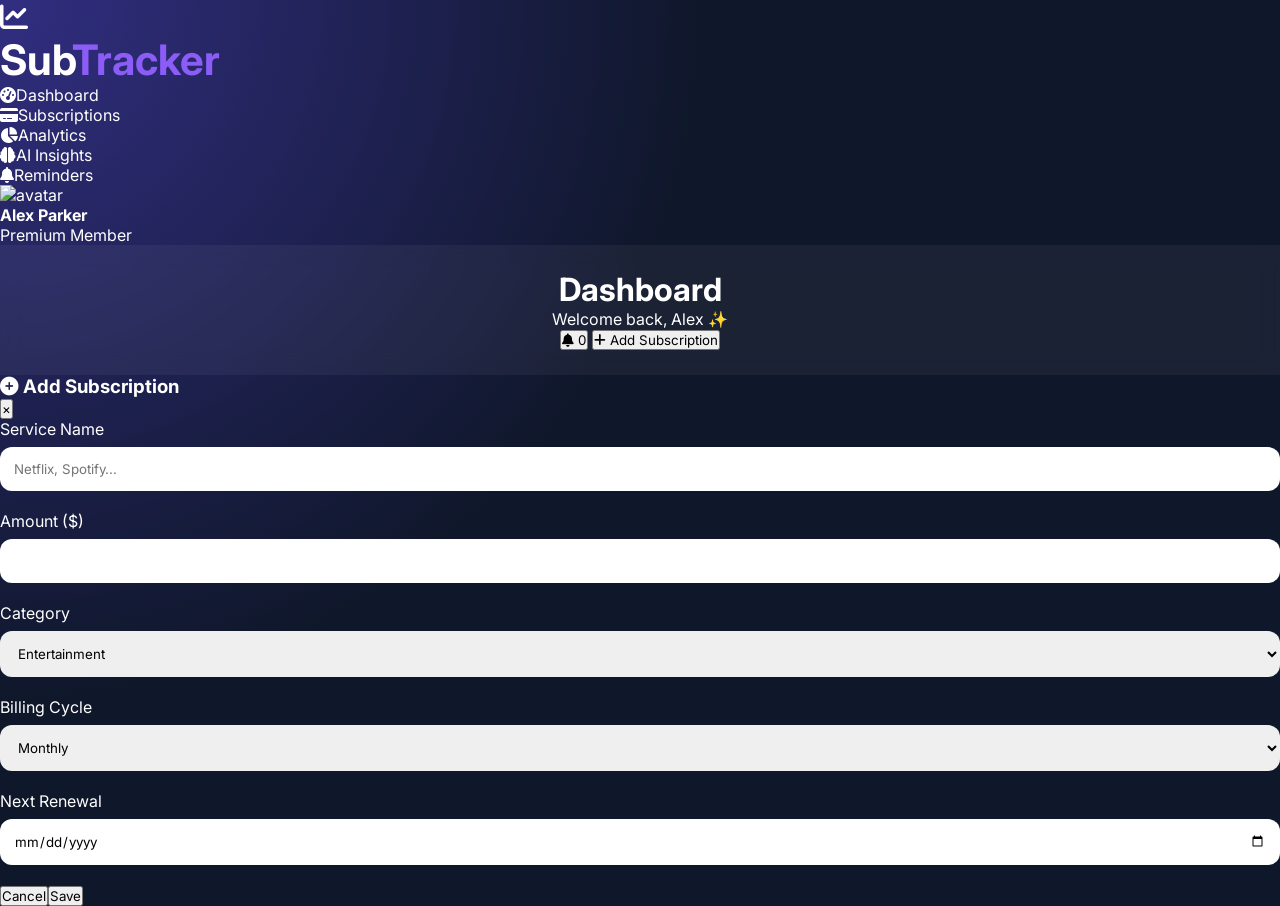
==== src/web/index.html @ 402c94a3 "Added backend code" ====
<!DOCTYPE html>
<html lang="en">
<head>
    <meta charset="UTF-8">
    <meta name="viewport" content="width=device-width, initial-scale=1.0, user-scalable=yes">
    <title>SubTrack Pro | Intelligent Subscription Manager</title>
    <link href="https://fonts.googleapis.com/css2?family=Inter:opsz,wght@14..32,300;400;500;600;700;800&display=swap" rel="stylesheet">
    <link rel="stylesheet" href="https://cdnjs.cloudflare.com/ajax/libs/font-awesome/6.0.0-beta3/css/all.min.css">
    <script src="https://cdn.jsdelivr.net/npm/chart.js@4.4.0/dist/chart.umd.min.js"></script>
    <link rel="stylesheet" href="styles.css">
</head>
<body>
<div class="bg-ambient"></div>
<div class="app">
    <!-- SIDEBAR: Vertical Navigation with Icons -->
    <aside class="sidebar">
        <div class="logo">
            <div class="logo-icon"><i class="fas fa-chart-line"></i></div>
            <h2>Sub<span>Tracker</span></h2>
        </div>
        <nav class="nav-menu">
            <div class="nav-item active" data-page="dashboard">
                <i class="fas fa-tachometer-alt"></i><span>Dashboard</span>
            </div>
            <div class="nav-item" data-page="subscriptions">
                <i class="fas fa-credit-card"></i><span>Subscriptions</span>
            </div>
            <div class="nav-item" data-page="analytics">
                <i class="fas fa-chart-pie"></i><span>Analytics</span>
            </div>
            <div class="nav-item" data-page="insights">
                <i class="fas fa-brain"></i><span>AI Insights</span>
            </div>
            <div class="nav-item" data-page="reminders">
                <i class="fas fa-bell"></i><span>Reminders</span>
            </div>
        </nav>
        <div class="sidebar-footer">
            <div class="user-card">
                <img src="https://ui-avatars.com/api/?background=3B82F6&color=fff&name=Alex+Parker" alt="avatar">
                <div class="user-info">
                    <h4>Alex Parker</h4>
                    <p>Premium Member</p>
                </div>
            </div>
        </div>
    </aside>

    <!-- MAIN CENTER CONTENT -->
    <main class="main-content">
        <header class="top-bar">
            <div class="greeting">
                <h1 id="pageTitle">Dashboard</h1>
                <p id="greetingMsg">Welcome back, Alex ✨</p>
            </div>
            <div class="header-actions">
                <button class="icon-btn" id="notificationBtn">
                    <i class="fas fa-bell"></i>
                    <span class="badge" id="reminderBadge">0</span>
                </button>
                <button class="btn-primary" id="addSubBtn"><i class="fas fa-plus"></i> Add Subscription</button>
            </div>
        </header>
        <div id="pageContainer" class="page-container">
            <!-- Dashboard content loads here dynamically -->
        </div>
    </main>
</div>

<!-- MODAL -->
<div id="subscriptionModal" class="modal">
    <div class="modal-content">
        <div class="modal-header">
            <h3 id="modalTitle"><i class="fas fa-plus-circle"></i> Add Subscription</h3>
            <button class="close-modal">&times;</button>
        </div>
        <form id="subscriptionForm">
            <div class="form-group"><label>Service Name</label><input type="text" id="subName" placeholder="Netflix, Spotify..." required></div>
            <div class="form-row">
                <div class="form-group"><label>Amount ($)</label><input type="number" step="0.01" id="subAmount" required></div>
                <div class="form-group"><label>Category</label><select id="subCategory"><option>Entertainment</option><option>Software</option><option>Music</option><option>Cloud</option><option>Productivity</option></select></div>
            </div>
            <div class="form-row">
                <div class="form-group"><label>Billing Cycle</label><select id="subCycle"><option>Monthly</option><option>Yearly</option><option>Quarterly</option></select></div>
                <div class="form-group"><label>Next Renewal</label><input type="date" id="subRenewal" required></div>
            </div>
            <div class="modal-buttons"><button type="button" class="btn-secondary close-modal-btn">Cancel</button><button type="submit" class="btn-primary">Save</button></div>
        </form>
    </div>
</div>
<div id="toastMsg" class="toast-message"></div>

<script src="script.js"></script>
</body>
</html>
---- src/web/styles.css ----
*{
    margin:0;
    padding:0;
    box-sizing:border-box;
    font-family:'Inter',sans-serif;
}

body{
    background:
            radial-gradient(circle at top left,#312e81,#0f172a 45%),
            radial-gradient(circle at bottom right,#7c3aed,#111827 40%);
    min-height:100vh;
    color:white;
}

header{
    width:100%;
    padding:25px 40px;
    text-align:center;
    backdrop-filter:blur(10px);
    background:rgba(255,255,255,0.05);
}

.logo{
    font-size:28px;
    font-weight:700;
}

.logo span{
    color:#8b5cf6;
}

.container{
    width:90%;
    max-width:800px;
    margin:40px auto;
}

.card{
    background:rgba(255,255,255,0.08);
    border-radius:20px;
    padding:30px;
}

.form-title{
    text-align:center;
    margin-bottom:25px;
}

.form-group{
    margin-bottom:20px;
}

.form-group label{
    display:block;
    margin-bottom:8px;
}

input,
select{
    width:100%;
    padding:14px;
    border:none;
    border-radius:12px;
}

.submit-btn{
    width:100%;
    padding:14px;
    border:none;
    border-radius:12px;
    background:#8b5cf6;
    color:white;
    font-size:16px;
    cursor:pointer;
}
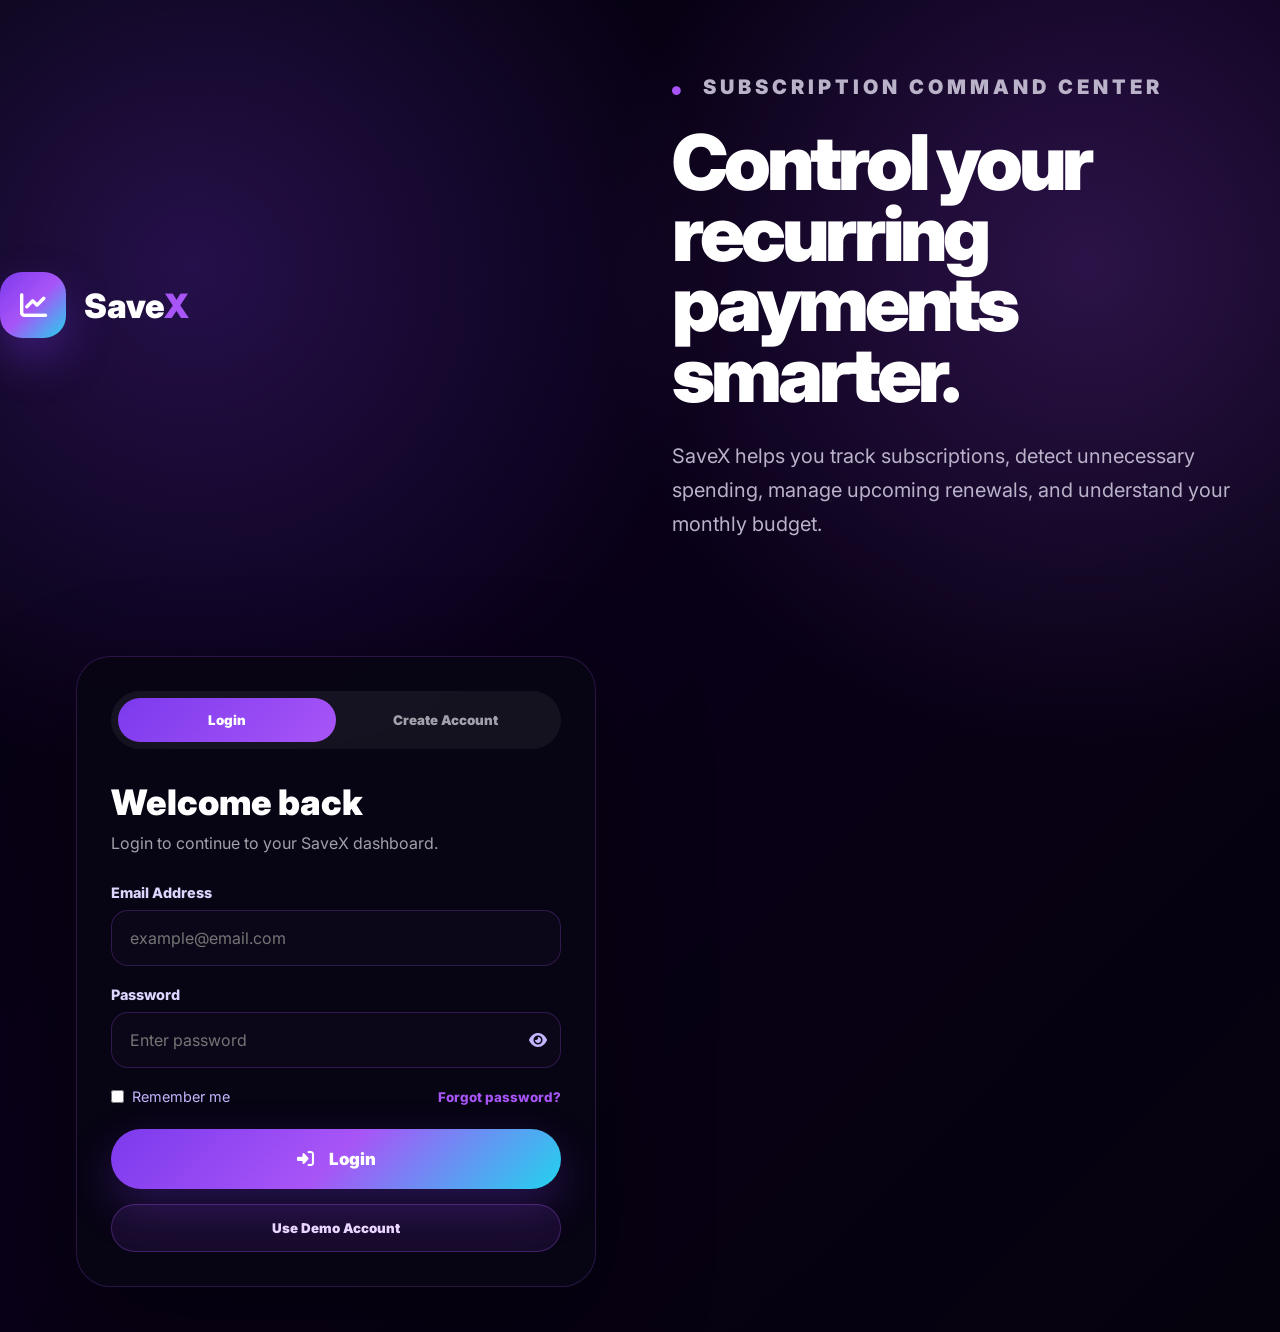
==== commit 188ae827: "Added backend code" ====
--- a/src/web/index.html
+++ b/src/web/index.html
@@ -2,94 +2,308 @@
 <html lang="en">
 <head>
     <meta charset="UTF-8">
-    <meta name="viewport" content="width=device-width, initial-scale=1.0, user-scalable=yes">
-    <title>SubTrack Pro | Intelligent Subscription Manager</title>
-    <link href="https://fonts.googleapis.com/css2?family=Inter:opsz,wght@14..32,300;400;500;600;700;800&display=swap" rel="stylesheet">
-    <link rel="stylesheet" href="https://cdnjs.cloudflare.com/ajax/libs/font-awesome/6.0.0-beta3/css/all.min.css">
-    <script src="https://cdn.jsdelivr.net/npm/chart.js@4.4.0/dist/chart.umd.min.js"></script>
+    <meta name="viewport" content="width=device-width, initial-scale=1.0">
+    <title>SaveX | Login</title>
+
+    <link href="https://fonts.googleapis.com/css2?family=Inter:wght@300;400;500;600;700;800;900&display=swap" rel="stylesheet">
+    <link rel="stylesheet" href="https://cdnjs.cloudflare.com/ajax/libs/font-awesome/6.5.0/css/all.min.css">
+
     <link rel="stylesheet" href="styles.css">
 </head>
 <body>
-<div class="bg-ambient"></div>
-<div class="app">
-    <!-- SIDEBAR: Vertical Navigation with Icons -->
-    <aside class="sidebar">
-        <div class="logo">
-            <div class="logo-icon"><i class="fas fa-chart-line"></i></div>
-            <h2>Sub<span>Tracker</span></h2>
+
+<div class="login-page">
+    <nav class="auth-brand">
+        <div class="brand-icon">
+            <i class="fa-solid fa-chart-line"></i>
         </div>
-        <nav class="nav-menu">
-            <div class="nav-item active" data-page="dashboard">
-                <i class="fas fa-tachometer-alt"></i><span>Dashboard</span>
+        <h2>Save<span>X</span></h2>
+    </nav>
+
+    <div class="auth-hero">
+
+        <p class="hero-tag">
+            <i class="fa-solid fa-circle"></i>
+            Subscription command center
+        </p>
+
+        <h1>Control your recurring payments smarter.</h1>
+
+        <p>
+            SaveX helps you track subscriptions, detect unnecessary spending,
+            manage upcoming renewals, and understand your monthly budget.
+        </p>
+
+    </div>
+
+
+    <div class="login-right-panel">
+
+        <div class="auth-card">
+
+            <div class="auth-tabs">
+                <button type="button" class="auth-tab active" id="loginTab">Login</button>
+                <button type="button" class="auth-tab" id="signupTab">Create Account</button>
             </div>
-            <div class="nav-item" data-page="subscriptions">
-                <i class="fas fa-credit-card"></i><span>Subscriptions</span>
-            </div>
-            <div class="nav-item" data-page="analytics">
-                <i class="fas fa-chart-pie"></i><span>Analytics</span>
-            </div>
-            <div class="nav-item" data-page="insights">
-                <i class="fas fa-brain"></i><span>AI Insights</span>
-            </div>
-            <div class="nav-item" data-page="reminders">
-                <i class="fas fa-bell"></i><span>Reminders</span>
-            </div>
-        </nav>
-        <div class="sidebar-footer">
-            <div class="user-card">
-                <img src="https://ui-avatars.com/api/?background=3B82F6&color=fff&name=Alex+Parker" alt="avatar">
-                <div class="user-info">
-                    <h4>Alex Parker</h4>
-                    <p>Premium Member</p>
-                </div>
-            </div>
+
+            <form id="loginForm" class="auth-form active">
+
+                <h2>Welcome back</h2>
+                <p class="auth-subtitle">Login to continue to your SaveX dashboard.</p>
+
+                <div class="form-group">
+                    <label for="loginEmail">Email Address</label>
+                    <input type="email" id="loginEmail" placeholder="example@email.com" required>
+                </div>
+
+                <div class="form-group">
+                    <label for="loginPassword">Password</label>
+
+                    <div class="password-box">
+                        <input type="password" id="loginPassword" placeholder="Enter password" required>
+
+                        <button type="button" class="toggle-password" data-target="loginPassword">
+                            <i class="fa-solid fa-eye"></i>
+                        </button>
+                    </div>
+                </div>
+
+                <div class="auth-options">
+                    <label class="remember-box">
+                        <input type="checkbox" id="rememberMe">
+                        <span>Remember me</span>
+                    </label>
+
+                    <button type="button" class="text-btn" id="forgotBtn">
+                        Forgot password?
+                    </button>
+                </div>
+
+                <button type="submit" class="primary-btn full-btn">
+                    <i class="fa-solid fa-right-to-bracket"></i>
+                    Login
+                </button>
+
+                <button type="button" class="demo-login-btn" id="demoLoginBtn">
+                    Use Demo Account
+                </button>
+
+            </form>
+
+            <form id="signupForm" class="auth-form">
+
+                <h2>Create account</h2>
+                <p class="auth-subtitle">Create your SaveX account and start tracking subscriptions.</p>
+
+                <div class="form-group">
+                    <label for="signupName">Full Name</label>
+                    <input type="text" id="signupName" placeholder="Enter your full name" required>
+                </div>
+
+                <div class="form-group">
+                    <label for="signupEmail">Email Address</label>
+                    <input type="email" id="signupEmail" placeholder="example@email.com" required>
+                </div>
+
+                <div class="form-group">
+                    <label for="signupPassword">Password</label>
+
+                    <div class="password-box">
+                        <input type="password" id="signupPassword" placeholder="Create password" required>
+
+                        <button type="button" class="toggle-password" data-target="signupPassword">
+                            <i class="fa-solid fa-eye"></i>
+                        </button>
+                    </div>
+
+                    <small class="password-hint">Password must be at least 6 characters.</small>
+                </div>
+
+                <div class="form-group">
+                    <label for="confirmPassword">Confirm Password</label>
+
+                    <div class="password-box">
+                        <input type="password" id="confirmPassword" placeholder="Confirm password" required>
+
+                        <button type="button" class="toggle-password" data-target="confirmPassword">
+                            <i class="fa-solid fa-eye"></i>
+                        </button>
+                    </div>
+                </div>
+
+                <button type="submit" class="primary-btn full-btn">
+                    <i class="fa-solid fa-user-plus"></i>
+                    Create Account
+                </button>
+
+            </form>
+
         </div>
-    </aside>
-
-    <!-- MAIN CENTER CONTENT -->
-    <main class="main-content">
-        <header class="top-bar">
-            <div class="greeting">
-                <h1 id="pageTitle">Dashboard</h1>
-                <p id="greetingMsg">Welcome back, Alex ✨</p>
-            </div>
-            <div class="header-actions">
-                <button class="icon-btn" id="notificationBtn">
-                    <i class="fas fa-bell"></i>
-                    <span class="badge" id="reminderBadge">0</span>
-                </button>
-                <button class="btn-primary" id="addSubBtn"><i class="fas fa-plus"></i> Add Subscription</button>
-            </div>
-        </header>
-        <div id="pageContainer" class="page-container">
-            <!-- Dashboard content loads here dynamically -->
-        </div>
-    </main>
+
+    </div>
+
 </div>
 
-<!-- MODAL -->
-<div id="subscriptionModal" class="modal">
-    <div class="modal-content">
-        <div class="modal-header">
-            <h3 id="modalTitle"><i class="fas fa-plus-circle"></i> Add Subscription</h3>
-            <button class="close-modal">&times;</button>
-        </div>
-        <form id="subscriptionForm">
-            <div class="form-group"><label>Service Name</label><input type="text" id="subName" placeholder="Netflix, Spotify..." required></div>
-            <div class="form-row">
-                <div class="form-group"><label>Amount ($)</label><input type="number" step="0.01" id="subAmount" required></div>
-                <div class="form-group"><label>Category</label><select id="subCategory"><option>Entertainment</option><option>Software</option><option>Music</option><option>Cloud</option><option>Productivity</option></select></div>
-            </div>
-            <div class="form-row">
-                <div class="form-group"><label>Billing Cycle</label><select id="subCycle"><option>Monthly</option><option>Yearly</option><option>Quarterly</option></select></div>
-                <div class="form-group"><label>Next Renewal</label><input type="date" id="subRenewal" required></div>
-            </div>
-            <div class="modal-buttons"><button type="button" class="btn-secondary close-modal-btn">Cancel</button><button type="submit" class="btn-primary">Save</button></div>
-        </form>
-    </div>
-</div>
-<div id="toastMsg" class="toast-message"></div>
-
-<script src="script.js"></script>
+<div class="toast" id="authToast"></div>
+
+<script>
+    const loginTab = document.getElementById("loginTab");
+    const signupTab = document.getElementById("signupTab");
+    const loginForm = document.getElementById("loginForm");
+    const signupForm = document.getElementById("signupForm");
+    const authToast = document.getElementById("authToast");
+
+    function showAuthToast(message) {
+        authToast.textContent = message;
+        authToast.classList.add("show");
+
+        setTimeout(function () {
+            authToast.classList.remove("show");
+        }, 2500);
+    }
+
+    function showLogin() {
+        loginTab.classList.add("active");
+        signupTab.classList.remove("active");
+
+        loginForm.classList.add("active");
+        signupForm.classList.remove("active");
+    }
+
+    function showSignup() {
+        signupTab.classList.add("active");
+        loginTab.classList.remove("active");
+
+        signupForm.classList.add("active");
+        loginForm.classList.remove("active");
+    }
+
+    loginTab.addEventListener("click", showLogin);
+    signupTab.addEventListener("click", showSignup);
+
+    document.querySelectorAll(".toggle-password").forEach(function (button) {
+        button.addEventListener("click", function () {
+            const targetId = button.getAttribute("data-target");
+            const input = document.getElementById(targetId);
+            const icon = button.querySelector("i");
+
+            if (input.type === "password") {
+                input.type = "text";
+                icon.classList.remove("fa-eye");
+                icon.classList.add("fa-eye-slash");
+            } else {
+                input.type = "password";
+                icon.classList.remove("fa-eye-slash");
+                icon.classList.add("fa-eye");
+            }
+        });
+    });
+
+    signupForm.addEventListener("submit", function (event) {
+        event.preventDefault();
+
+        const name = document.getElementById("signupName").value.trim();
+        const email = document.getElementById("signupEmail").value.trim().toLowerCase();
+        const password = document.getElementById("signupPassword").value.trim();
+        const confirmPassword = document.getElementById("confirmPassword").value.trim();
+
+        if (name === "" || email === "" || password === "" || confirmPassword === "") {
+            showAuthToast("Please fill all fields.");
+            return;
+        }
+
+        if (password.length < 6) {
+            showAuthToast("Password must be at least 6 characters.");
+            return;
+        }
+
+        if (password !== confirmPassword) {
+            showAuthToast("Passwords do not match.");
+            return;
+        }
+
+        const user = {
+            name: name,
+            email: email,
+            password: password
+        };
+
+        localStorage.setItem("savex_user_account", JSON.stringify(user));
+        localStorage.setItem("subtracker_user_name", name);
+        localStorage.setItem("subtracker_user_email", email);
+        localStorage.setItem("savex_logged_in", "true");
+
+        showAuthToast("Account created successfully.");
+
+        setTimeout(function () {
+            window.location.href = "dashboard.html";
+        }, 800);
+    });
+
+    loginForm.addEventListener("submit", function (event) {
+        event.preventDefault();
+
+        const email = document.getElementById("loginEmail").value.trim().toLowerCase();
+        const password = document.getElementById("loginPassword").value.trim();
+        const rememberMe = document.getElementById("rememberMe").checked;
+
+        const savedUser = JSON.parse(localStorage.getItem("savex_user_account"));
+
+        if (!savedUser) {
+            showAuthToast("No account found. Please create an account first.");
+            return;
+        }
+
+        if (email !== savedUser.email || password !== savedUser.password) {
+            showAuthToast("Invalid email or password.");
+            return;
+        }
+
+        localStorage.setItem("subtracker_user_name", savedUser.name);
+        localStorage.setItem("subtracker_user_email", savedUser.email);
+        localStorage.setItem("savex_logged_in", "true");
+
+        if (rememberMe) {
+            localStorage.setItem("savex_remember_email", email);
+        } else {
+            localStorage.removeItem("savex_remember_email");
+        }
+
+        showAuthToast("Login successful.");
+
+        setTimeout(function () {
+            window.location.href = "dashboard.html";
+        }, 700);
+    });
+
+    document.getElementById("demoLoginBtn").addEventListener("click", function () {
+        const demoUser = {
+            name: "Huda Faisal",
+            email: "demo@savex.com",
+            password: "123456"
+        };
+
+        localStorage.setItem("savex_user_account", JSON.stringify(demoUser));
+        localStorage.setItem("subtracker_user_name", demoUser.name);
+        localStorage.setItem("subtracker_user_email", demoUser.email);
+        localStorage.setItem("savex_logged_in", "true");
+
+        window.location.href = "dashboard.html";
+    });
+
+    document.getElementById("forgotBtn").addEventListener("click", function () {
+        showAuthToast("Demo project: create a new account if you forgot password.");
+    });
+
+    window.addEventListener("load", function () {
+        const rememberedEmail = localStorage.getItem("savex_remember_email");
+
+        if (rememberedEmail) {
+            document.getElementById("loginEmail").value = rememberedEmail;
+            document.getElementById("rememberMe").checked = true;
+        }
+    });
+</script>
+
 </body>
 </html>
--- a/src/web/styles.css
+++ b/src/web/styles.css
@@ -1,76 +1,1101 @@
-*{
-    margin:0;
-    padding:0;
-    box-sizing:border-box;
-    font-family:'Inter',sans-serif;
-}
-
-body{
+* {
+    margin: 0;
+    padding: 0;
+    box-sizing: border-box;
+}
+
+body {
+    font-family: "Inter", sans-serif;
+    background: #05020d;
+    color: #ffffff;
+    overflow-x: hidden;
+}
+
+button,
+input,
+select {
+    font-family: inherit;
+}
+
+button {
+    cursor: pointer;
+}
+
+/* ================= LOGIN PAGE ================= */
+
+.login-page {
+    min-height: 100vh;
+    display: grid;
+    grid-template-columns: 1.05fr 0.95fr;
     background:
-            radial-gradient(circle at top left,#312e81,#0f172a 45%),
-            radial-gradient(circle at bottom right,#7c3aed,#111827 40%);
-    min-height:100vh;
-    color:white;
-}
-
-header{
-    width:100%;
-    padding:25px 40px;
-    text-align:center;
-    backdrop-filter:blur(10px);
-    background:rgba(255,255,255,0.05);
-}
-
-.logo{
-    font-size:28px;
-    font-weight:700;
-}
-
-.logo span{
-    color:#8b5cf6;
-}
-
-.container{
-    width:90%;
-    max-width:800px;
-    margin:40px auto;
-}
-
-.card{
-    background:rgba(255,255,255,0.08);
-    border-radius:20px;
-    padding:30px;
-}
-
-.form-title{
-    text-align:center;
-    margin-bottom:25px;
-}
-
-.form-group{
-    margin-bottom:20px;
-}
-
-.form-group label{
-    display:block;
-    margin-bottom:8px;
-}
-
-input,
-select{
-    width:100%;
-    padding:14px;
-    border:none;
-    border-radius:12px;
-}
-
-.submit-btn{
-    width:100%;
-    padding:14px;
-    border:none;
-    border-radius:12px;
-    background:#8b5cf6;
-    color:white;
-    font-size:16px;
-    cursor:pointer;
+        radial-gradient(circle at 15% 20%, rgba(124, 58, 237, 0.26), transparent 34%),
+        radial-gradient(circle at 85% 20%, rgba(168, 85, 247, 0.22), transparent 32%),
+        linear-gradient(135deg, #05020d, #090018 45%, #05020d);
+}
+
+.login-left-panel {
+    padding: 48px 7vw;
+    display: flex;
+    flex-direction: column;
+    justify-content: space-between;
+}
+
+.auth-brand {
+    display: flex;
+    align-items: center;
+    gap: 18px;
+}
+
+.auth-brand h2 {
+    font-size: 2.1rem;
+    font-weight: 900;
+}
+
+.auth-brand span {
+    color: #a855f7;
+}
+
+.brand-icon,
+.logo-box {
+    width: 66px;
+    height: 66px;
+    border-radius: 22px;
+    background: linear-gradient(135deg, #7c3aed, #a855f7, #22d3ee);
+    display: flex;
+    align-items: center;
+    justify-content: center;
+    color: white;
+    font-size: 1.7rem;
+    box-shadow: 0 20px 45px rgba(124, 58, 237, 0.35);
+}
+
+.auth-hero {
+    max-width: 680px;
+    padding: 70px 0;
+}
+
+.hero-tag {
+    color: #c084fc;
+    text-transform: uppercase;
+    letter-spacing: 4px;
+    font-size: 0.78rem;
+    font-weight: 900;
+    margin-bottom: 24px;
+}
+
+.hero-tag i {
+    font-size: 0.55rem;
+    color: #a855f7;
+    margin-right: 10px;
+}
+
+.auth-hero h1 {
+    font-size: clamp(3.4rem, 6vw, 6.2rem);
+    line-height: 0.92;
+    font-weight: 900;
+    letter-spacing: -4px;
+    margin-bottom: 28px;
+}
+
+.auth-hero > p {
+    color: #b9b2c9;
+    font-size: 1.25rem;
+    line-height: 1.7;
+    max-width: 600px;
+}
+
+.auth-preview-card {
+    margin-top: 44px;
+    width: min(430px, 100%);
+    background: rgba(255, 255, 255, 0.07);
+    border: 1px solid rgba(168, 85, 247, 0.20);
+    border-radius: 28px;
+    padding: 26px;
+    backdrop-filter: blur(20px);
+    box-shadow: 0 30px 80px rgba(0, 0, 0, 0.35);
+}
+
+.auth-preview-top {
+    display: flex;
+    justify-content: space-between;
+    align-items: center;
+}
+
+.auth-preview-top p {
+    color: #a1a1aa;
+    font-size: 0.9rem;
+}
+
+.auth-preview-top h3 {
+    font-size: 2.4rem;
+    margin-top: 8px;
+}
+
+.preview-icon {
+    width: 58px;
+    height: 58px;
+    border-radius: 18px;
+    background: rgba(168, 85, 247, 0.16);
+    color: #c084fc;
+    display: flex;
+    align-items: center;
+    justify-content: center;
+    font-size: 1.4rem;
+}
+
+.preview-line {
+    height: 8px;
+    border-radius: 999px;
+    margin: 28px 0;
+    background: linear-gradient(90deg, #7c3aed, #a855f7, #22d3ee);
+}
+
+.preview-row {
+    display: flex;
+    justify-content: space-between;
+    padding: 11px 0;
+    border-bottom: 1px solid rgba(255, 255, 255, 0.08);
+    color: #d1d5db;
+}
+
+.preview-row:last-child {
+    border-bottom: none;
+}
+
+.login-right-panel {
+    display: flex;
+    align-items: center;
+    justify-content: center;
+    padding: 45px;
+}
+
+.auth-card {
+    width: 100%;
+    max-width: 520px;
+    background: rgba(8, 5, 20, 0.92);
+    border: 1px solid rgba(168, 85, 247, 0.22);
+    border-radius: 34px;
+    padding: 34px;
+    box-shadow: 0 40px 110px rgba(0, 0, 0, 0.45);
+    backdrop-filter: blur(22px);
+}
+
+.auth-tabs {
+    display: grid;
+    grid-template-columns: 1fr 1fr;
+    background: rgba(255, 255, 255, 0.055);
+    padding: 7px;
+    border-radius: 999px;
+    margin-bottom: 32px;
+}
+
+.auth-tab {
+    border: none;
+    padding: 14px 16px;
+    border-radius: 999px;
+    background: transparent;
+    color: #a1a1aa;
+    font-weight: 900;
+}
+
+.auth-tab.active {
+    background: linear-gradient(135deg, #7c3aed, #a855f7);
+    color: white;
+}
+
+.auth-form {
+    display: none;
+}
+
+.auth-form.active {
+    display: block;
+}
+
+.auth-form h2 {
+    font-size: 2.2rem;
+    font-weight: 900;
+    margin-bottom: 8px;
+}
+
+.auth-subtitle {
+    color: #a1a1aa;
+    margin-bottom: 28px;
+    line-height: 1.6;
+}
+
+.password-box {
+    position: relative;
+}
+
+.password-box input {
+    padding-right: 55px;
+}
+
+.toggle-password {
+    position: absolute;
+    right: 14px;
+    top: 50%;
+    transform: translateY(-50%);
+    border: none;
+    background: transparent;
+    color: #c4b5fd;
+    font-size: 1rem;
+}
+
+.password-hint {
+    display: block;
+    color: #8b8399;
+    margin-top: 8px;
+    font-size: 0.78rem;
+}
+
+.auth-options {
+    display: flex;
+    align-items: center;
+    justify-content: space-between;
+    margin: 6px 0 24px;
+}
+
+.remember-box {
+    display: flex;
+    align-items: center;
+    gap: 8px;
+    color: #c4b5fd;
+    font-size: 0.9rem;
+}
+
+.remember-box input {
+    accent-color: #a855f7;
+}
+
+.text-btn {
+    border: none;
+    background: transparent;
+    color: #a855f7;
+    font-weight: 800;
+}
+
+.demo-login-btn {
+    width: 100%;
+    margin-top: 15px;
+    padding: 15px;
+    border: 1px solid rgba(168, 85, 247, 0.30);
+    background: rgba(168, 85, 247, 0.10);
+    color: #e9d5ff;
+    border-radius: 999px;
+    font-weight: 900;
+}
+
+.demo-login-btn:hover {
+    background: rgba(168, 85, 247, 0.18);
+}
+
+/* ================= DASHBOARD + SCROLLABLE SIDEBAR ================= */
+
+.dashboard-layout {
+    min-height: 100vh;
+    display: flex;
+    background:
+        radial-gradient(circle at 75% 10%, rgba(168, 85, 247, 0.18), transparent 35%),
+        linear-gradient(135deg, #05020d 0%, #070113 45%, #06000f 100%);
+}
+
+.sidebar {
+    width: 435px;
+    height: 100vh;
+    height: 100dvh;
+    position: sticky;
+    top: 0;
+    background: rgba(3, 2, 12, 0.96);
+    border-right: 1px solid rgba(168, 85, 247, 0.14);
+    z-index: 10;
+    overflow: hidden;
+}
+
+.sidebar-scroll-area {
+    height: 100%;
+    overflow-y: auto;
+    overflow-x: hidden;
+    padding: 56px 34px 36px;
+    scrollbar-width: thin;
+    scrollbar-color: #a855f7 transparent;
+}
+
+.sidebar-scroll-area::-webkit-scrollbar {
+    width: 6px;
+}
+
+.sidebar-scroll-area::-webkit-scrollbar-track {
+    background: transparent;
+}
+
+.sidebar-scroll-area::-webkit-scrollbar-thumb {
+    background: rgba(168, 85, 247, 0.55);
+    border-radius: 999px;
+}
+
+.sidebar-logo {
+    display: flex;
+    align-items: center;
+    gap: 18px;
+    margin-bottom: 70px;
+}
+
+.logo-box {
+    flex-shrink: 0;
+}
+
+.sidebar-logo h2 {
+    font-size: 2rem;
+    font-weight: 900;
+    white-space: nowrap;
+}
+
+.sidebar-logo span {
+    color: #a855f7;
+}
+
+.sidebar-menu {
+    display: flex;
+    flex-direction: column;
+    gap: 22px;
+}
+
+.menu-item {
+    width: 100%;
+    min-height: 72px;
+    border: none;
+    outline: none;
+    background: transparent;
+    color: #9ca3af;
+    display: flex;
+    align-items: center;
+    gap: 26px;
+    padding: 18px 31px;
+    border-radius: 24px;
+    font-size: 1.25rem;
+    font-weight: 800;
+    text-align: left;
+    transition: 0.25s ease;
+}
+
+.menu-item i {
+    width: 34px;
+    font-size: 1.6rem;
+    flex-shrink: 0;
+}
+
+.menu-item:hover {
+    background: rgba(168, 85, 247, 0.08);
+    color: white;
+    transform: translateX(5px);
+}
+
+.menu-item.active {
+    background: rgba(168, 85, 247, 0.13);
+    color: white;
+    border: 1px solid rgba(168, 85, 247, 0.45);
+    box-shadow: inset 4px 0 0 #a855f7;
+}
+
+.menu-item.active i {
+    color: #c084fc;
+}
+
+.sidebar-bottom {
+    margin-top: 38px;
+    border-top: 1px solid rgba(168, 85, 247, 0.14);
+    padding-top: 30px;
+    padding-bottom: 20px;
+}
+
+.profile-card {
+    background: rgba(255, 255, 255, 0.04);
+    border: 1px solid rgba(168, 85, 247, 0.12);
+    border-radius: 24px;
+    padding: 24px 28px;
+    display: flex;
+    align-items: center;
+    gap: 22px;
+}
+
+.profile-avatar {
+    width: 68px;
+    height: 68px;
+    border-radius: 22px;
+    background: linear-gradient(135deg, #7c3aed, #a855f7, #22d3ee);
+    display: flex;
+    align-items: center;
+    justify-content: center;
+    font-size: 1.25rem;
+    font-weight: 900;
+    flex-shrink: 0;
+}
+
+.profile-card h4 {
+    font-size: 1.05rem;
+    font-weight: 900;
+}
+
+.profile-card p {
+    color: #c084fc;
+    font-size: 0.92rem;
+    margin-top: 5px;
+}
+
+.logout-btn {
+    width: 100%;
+    margin-top: 16px;
+    border: 1px solid rgba(239, 68, 68, 0.22);
+    background: rgba(239, 68, 68, 0.10);
+    color: #fca5a5;
+    padding: 15px 18px;
+    border-radius: 20px;
+    font-weight: 900;
+    display: flex;
+    align-items: center;
+    justify-content: center;
+    gap: 10px;
+    transition: 0.25s;
+}
+
+.logout-btn:hover {
+    background: rgba(239, 68, 68, 0.18);
+}
+
+.main-panel {
+    flex: 1;
+    min-width: 0;
+    padding: 58px 68px;
+}
+
+.top-header {
+    display: flex;
+    justify-content: space-between;
+    align-items: flex-start;
+    margin-bottom: 58px;
+}
+
+.eyebrow {
+    color: #c084fc !important;
+    text-transform: uppercase;
+    letter-spacing: 6px;
+    font-size: 0.78rem !important;
+    font-weight: 900;
+    margin-bottom: 22px;
+}
+
+.eyebrow::before {
+    content: "";
+    display: inline-block;
+    width: 11px;
+    height: 11px;
+    background: #a855f7;
+    border-radius: 50%;
+    margin-right: 14px;
+}
+
+.top-header h1 {
+    font-size: 4.2rem;
+    line-height: 1;
+    font-weight: 900;
+    color: #f8fafc;
+    letter-spacing: -2px;
+}
+
+.top-header p {
+    color: #a1a1aa;
+    margin-top: 22px;
+    font-size: 1.25rem;
+}
+
+.top-actions {
+    display: flex;
+    align-items: center;
+    gap: 26px;
+}
+
+.notification-btn {
+    width: 80px;
+    height: 80px;
+    border-radius: 24px;
+    border: 1px solid rgba(168, 85, 247, 0.18);
+    background: rgba(255, 255, 255, 0.04);
+    color: white;
+    position: relative;
+    font-size: 1.25rem;
+}
+
+.notification-btn span {
+    position: absolute;
+    top: -13px;
+    right: -12px;
+    background: #fb6a3c;
+    color: white;
+    min-width: 38px;
+    height: 38px;
+    border-radius: 999px;
+    font-size: 1rem;
+    font-weight: 900;
+    display: flex;
+    align-items: center;
+    justify-content: center;
+}
+
+.primary-btn {
+    border: none;
+    background: linear-gradient(135deg, #7c3aed, #a855f7, #22d3ee);
+    color: white;
+    padding: 20px 42px;
+    border-radius: 999px;
+    font-size: 1.05rem;
+    font-weight: 900;
+    display: inline-flex;
+    align-items: center;
+    justify-content: center;
+    gap: 15px;
+    transition: 0.25s ease;
+    box-shadow: 0 18px 45px rgba(124, 58, 237, 0.28);
+}
+
+.primary-btn:hover {
+    transform: translateY(-3px);
+}
+
+.secondary-btn {
+    border: none;
+    background: rgba(30, 20, 48, 0.95);
+    color: #ddd6fe;
+    padding: 16px 30px;
+    border-radius: 999px;
+    font-weight: 800;
+}
+
+.full-btn {
+    width: 100%;
+}
+
+.stats-grid {
+    display: grid;
+    grid-template-columns: repeat(3, minmax(260px, 1fr));
+    gap: 34px;
+    margin-bottom: 34px;
+}
+
+.stat-card {
+    background: rgba(8, 5, 20, 0.9);
+    border: 1px solid rgba(168, 85, 247, 0.14);
+    border-radius: 32px;
+    min-height: 255px;
+    padding: 32px 36px;
+    display: flex;
+    flex-direction: column;
+    justify-content: center;
+}
+
+.stat-icon {
+    width: 72px;
+    height: 72px;
+    border-radius: 24px;
+    background: rgba(168, 85, 247, 0.11);
+    color: #c084fc;
+    display: flex;
+    align-items: center;
+    justify-content: center;
+    font-size: 1.7rem;
+    margin-bottom: 30px;
+}
+
+.stat-card h3 {
+    color: #a1a1aa;
+    text-transform: uppercase;
+    letter-spacing: 4px;
+    font-size: 0.82rem;
+    margin-bottom: 18px;
+    font-weight: 900;
+}
+
+.stat-card .value {
+    font-size: 3.25rem;
+    font-weight: 900;
+    line-height: 1;
+    letter-spacing: 2px;
+}
+
+.stat-card p {
+    color: #34d399;
+    margin-top: 15px;
+    font-size: 0.98rem;
+}
+
+.stat-card.small-card {
+    max-width: 475px;
+}
+
+.charts-grid {
+    display: grid;
+    grid-template-columns: 1fr 1fr;
+    gap: 34px;
+    margin-bottom: 48px;
+}
+
+.chart-card,
+.renewals-card,
+.table-card,
+.insight-card,
+.ai-card {
+    background: rgba(8, 5, 20, 0.92);
+    border: 1px solid rgba(168, 85, 247, 0.14);
+    border-radius: 32px;
+    padding: 30px 36px;
+}
+
+.chart-card {
+    min-height: 545px;
+}
+
+.chart-title {
+    display: flex;
+    align-items: center;
+    gap: 13px;
+    font-size: 1.25rem;
+    font-weight: 900;
+    margin-bottom: 24px;
+}
+
+.chart-box {
+    width: 100%;
+    height: 430px;
+    position: relative;
+}
+
+.chart-box canvas {
+    width: 100% !important;
+    height: 100% !important;
+}
+
+.renewals-card {
+    min-height: 180px;
+    margin-bottom: 34px;
+}
+
+.renewal-list {
+    margin-top: 20px;
+}
+
+.renewal-item {
+    display: flex;
+    align-items: center;
+    justify-content: space-between;
+    gap: 25px;
+    padding: 19px 0;
+    border-bottom: 1px solid rgba(168, 85, 247, 0.12);
+}
+
+.renewal-item:last-child {
+    border-bottom: none;
+}
+
+.renewal-left {
+    display: flex;
+    align-items: center;
+    gap: 18px;
+}
+
+.renewal-icon {
+    width: 52px;
+    height: 52px;
+    border-radius: 18px;
+    background: rgba(251, 191, 36, 0.1);
+    color: #fbbf24;
+    display: flex;
+    align-items: center;
+    justify-content: center;
+}
+
+.renewal-item p {
+    color: #a1a1aa;
+    font-size: 0.9rem;
+}
+
+.days-badge {
+    background: rgba(30, 20, 48, 0.95);
+    color: #ddd6fe;
+    padding: 9px 17px;
+    border-radius: 999px;
+    white-space: nowrap;
+    font-size: 0.85rem;
+    font-weight: 800;
+}
+
+.overdue-badge {
+    background: rgba(239, 68, 68, 0.15);
+    color: #f87171;
+}
+
+.empty-state {
+    text-align: center;
+    padding: 45px 20px;
+    color: #a1a1aa;
+}
+
+.table-wrapper {
+    overflow-x: auto;
+}
+
+.subscription-table {
+    width: 100%;
+    border-collapse: collapse;
+}
+
+.subscription-table th {
+    text-align: left;
+    color: #a1a1aa;
+    font-size: 0.85rem;
+    text-transform: uppercase;
+    letter-spacing: 2px;
+    padding: 17px 12px;
+    border-bottom: 1px solid rgba(168, 85, 247, 0.16);
+}
+
+.subscription-table td {
+    padding: 20px 12px;
+    border-bottom: 1px solid rgba(168, 85, 247, 0.08);
+    color: #e9d5ff;
+}
+
+.service-cell {
+    display: flex;
+    align-items: center;
+    gap: 13px;
+    font-weight: 900;
+}
+
+.service-icon {
+    width: 42px;
+    height: 42px;
+    border-radius: 15px;
+    background: rgba(168, 85, 247, 0.12);
+    color: #c084fc;
+    display: flex;
+    align-items: center;
+    justify-content: center;
+}
+
+.cycle-badge {
+    background: rgba(168, 85, 247, 0.12);
+    color: #d8b4fe;
+    padding: 8px 15px;
+    border-radius: 999px;
+    font-size: 0.82rem;
+    font-weight: 900;
+}
+
+.action-buttons {
+    display: flex;
+    gap: 10px;
+}
+
+.icon-action {
+    width: 40px;
+    height: 40px;
+    border-radius: 13px;
+    border: none;
+    background: rgba(30, 20, 48, 0.95);
+    color: #c4b5fd;
+}
+
+.icon-action:hover {
+    color: white;
+}
+
+.icon-action.delete:hover {
+    color: #fb7185;
+}
+
+.insight-grid {
+    display: grid;
+    grid-template-columns: 1.3fr 0.7fr;
+    gap: 34px;
+}
+
+.ai-card {
+    background:
+        radial-gradient(circle at top right, rgba(168, 85, 247, 0.16), transparent 35%),
+        rgba(8, 5, 20, 0.92);
+}
+
+.ai-header {
+    display: flex;
+    align-items: center;
+    gap: 20px;
+    margin-bottom: 28px;
+}
+
+.ai-icon {
+    width: 76px;
+    height: 76px;
+    border-radius: 26px;
+    background: rgba(168, 85, 247, 0.12);
+    color: #c084fc;
+    display: flex;
+    align-items: center;
+    justify-content: center;
+    font-size: 1.9rem;
+}
+
+.ai-card h2 {
+    font-size: 2rem;
+}
+
+.ai-card p {
+    color: #d1d5db;
+    line-height: 1.85;
+    font-size: 1rem;
+}
+
+.tip-box {
+    margin-top: 30px;
+    background: rgba(30, 20, 48, 0.76);
+    border-radius: 24px;
+    padding: 24px;
+    color: #e9d5ff;
+}
+
+/* ================= FORM + MODAL ================= */
+
+.form-group {
+    margin-bottom: 20px;
+}
+
+.form-group label {
+    display: block;
+    margin-bottom: 9px;
+    color: #ddd6fe;
+    font-weight: 800;
+    font-size: 0.9rem;
+}
+
+.form-group input,
+.form-group select {
+    width: 100%;
+    border: 1px solid rgba(168, 85, 247, 0.24);
+    background: #0b0618;
+    color: white;
+    padding: 17px 18px;
+    border-radius: 17px;
+    outline: none;
+    font-size: 1rem;
+}
+
+.form-group input:focus,
+.form-group select:focus {
+    border-color: #a855f7;
+}
+
+.form-row {
+    display: grid;
+    grid-template-columns: 1fr 1fr;
+    gap: 20px;
+}
+
+.modal {
+    position: fixed;
+    inset: 0;
+    background: rgba(0, 0, 0, 0.76);
+    backdrop-filter: blur(12px);
+    z-index: 999;
+    display: none;
+    align-items: center;
+    justify-content: center;
+    padding: 22px;
+}
+
+.modal.show {
+    display: flex;
+}
+
+.modal-box {
+    width: 100%;
+    max-width: 590px;
+    background: #080313;
+    border: 1px solid rgba(168, 85, 247, 0.28);
+    border-radius: 32px;
+    padding: 34px;
+    box-shadow: 0 35px 100px rgba(0, 0, 0, 0.55);
+}
+
+.modal-header {
+    display: flex;
+    align-items: center;
+    justify-content: space-between;
+    margin-bottom: 28px;
+}
+
+.modal-header h3 {
+    font-size: 1.35rem;
+    display: flex;
+    gap: 11px;
+    align-items: center;
+}
+
+.modal-header h3 i {
+    color: #c084fc;
+}
+
+.modal-header button {
+    border: none;
+    background: rgba(30, 20, 48, 0.95);
+    color: white;
+    width: 44px;
+    height: 44px;
+    border-radius: 50%;
+}
+
+.modal-actions {
+    display: flex;
+    justify-content: flex-end;
+    gap: 14px;
+    margin-top: 30px;
+}
+
+.toast {
+    position: fixed;
+    right: 30px;
+    bottom: 30px;
+    background: #160b2e;
+    border-left: 4px solid #a855f7;
+    padding: 16px 25px;
+    border-radius: 999px;
+    color: white;
+    opacity: 0;
+    transform: translateY(20px);
+    pointer-events: none;
+    transition: 0.25s;
+    z-index: 1200;
+}
+
+.toast.show {
+    opacity: 1;
+    transform: translateY(0);
+}
+
+/* ================= RESPONSIVE ================= */
+
+@media (max-width: 1350px) {
+    .sidebar {
+        width: 330px;
+    }
+
+    .stats-grid {
+        grid-template-columns: repeat(2, 1fr);
+    }
+
+    .charts-grid {
+        grid-template-columns: 1fr;
+    }
+}
+
+@media (max-width: 1000px) {
+    .login-page {
+        grid-template-columns: 1fr;
+    }
+
+    .login-left-panel {
+        padding: 34px 24px;
+    }
+
+    .auth-hero {
+        padding: 45px 0;
+    }
+
+    .login-right-panel {
+        padding: 24px;
+    }
+}
+
+@media (max-width: 900px) {
+    .dashboard-layout {
+        flex-direction: column;
+    }
+
+    .sidebar {
+        width: 100%;
+        height: auto;
+        position: relative;
+        overflow: visible;
+    }
+
+    .sidebar-scroll-area {
+        height: auto;
+        overflow-x: auto;
+        overflow-y: hidden;
+        padding: 24px;
+    }
+
+    .sidebar-logo {
+        margin-bottom: 25px;
+    }
+
+    .sidebar-menu {
+        flex-direction: row;
+        overflow-x: auto;
+        gap: 12px;
+        padding-bottom: 8px;
+    }
+
+    .menu-item {
+        min-width: 75px;
+        min-height: 64px;
+        justify-content: center;
+        padding: 14px;
+    }
+
+    .menu-item span,
+    .sidebar-bottom {
+        display: none;
+    }
+
+    .main-panel {
+        padding: 30px 18px;
+    }
+
+    .top-header {
+        flex-direction: column;
+        gap: 24px;
+    }
+
+    .stats-grid,
+    .insight-grid {
+        grid-template-columns: 1fr;
+    }
+
+    .form-row {
+        grid-template-columns: 1fr;
+    }
+
+    .top-header h1 {
+        font-size: 3rem;
+    }
+    /* Hide monthly spend preview card from login/main page */
+    .auth-preview-card {
+        display: none;
+    }
+
+    /* Keep login page layout balanced after hiding card */
+    .auth-hero {
+        max-width: 680px;
+        padding: 70px 0;
+    }
+
+    .auth-hero h1 {
+        margin-bottom: 30px;
+    }
+
+    .auth-hero > p {
+        margin-bottom: 0;
+    }
+    .auth-preview-card {
+        display: none !important;
+    }
 }
